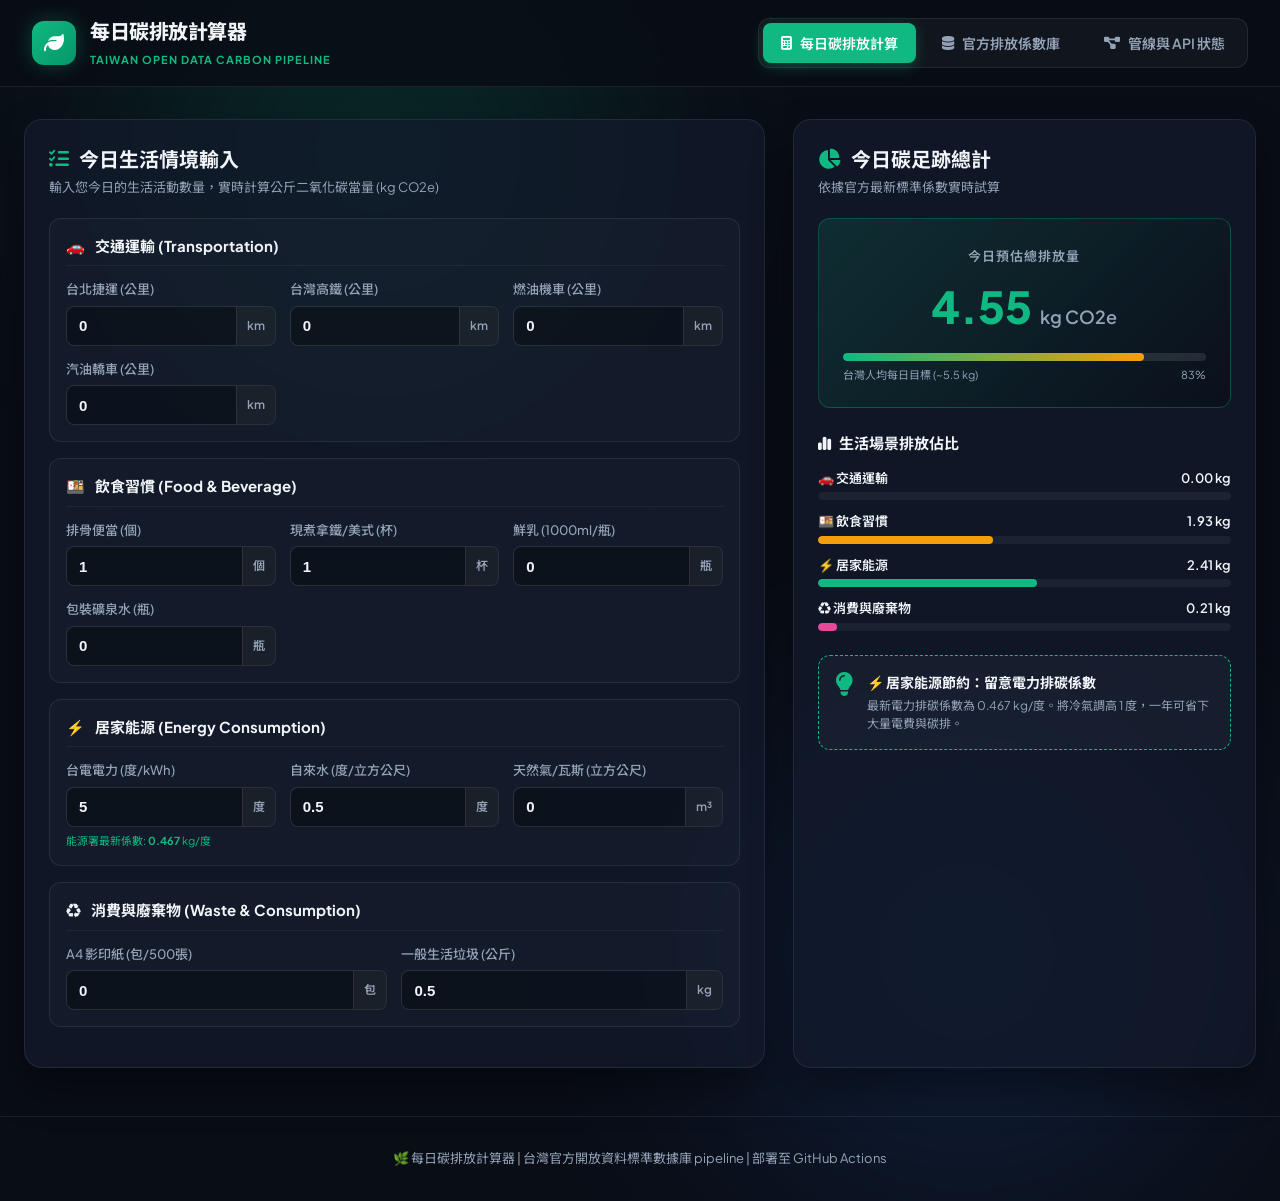
==== index.html @ 2ba64b8d "feat: 🚀 add root index.html for direct GitHub Pages website serving" ====
<!DOCTYPE html>
<html lang="zh-TW">
<head>
  <meta charset="UTF-8">
  <meta name="viewport" content="width=device-width, initial-scale=1.0">
  <title>每日碳排放計算器 | 台灣官方開放資料數據庫</title>
  <meta name="description" content="結合台灣環境部氣候變遷署與經濟部能源署官方開放資料，動態試算您的每日生活碳排放量。">
  <!-- Google Fonts & FontAwesome -->
  <link rel="preconnect" href="https://fonts.googleapis.com">
  <link rel="preconnect" href="https://fonts.gstatic.com" crossorigin>
  <link href="https://fonts.googleapis.com/css2?family=Plus+Jakarta+Sans:wght@400;500;600;700;800&family=Noto+Sans+TC:wght@400;500;700;900&display=swap" rel="stylesheet">
  <link rel="stylesheet" href="https://cdnjs.cloudflare.com/ajax/libs/font-awesome/6.4.0/css/all.min.css">
  <link rel="stylesheet" href="web/styles.css">
</head>
<body>
  <!-- Background Glow Effects -->
  <div class="glow-orb orb-1"></div>
  <div class="glow-orb orb-2"></div>

  <!-- Header Navigation -->
  <header class="app-header">
    <div class="header-container">
      <div class="brand">
        <div class="brand-icon">
          <i class="fa-solid fa-leaf"></i>
        </div>
        <div class="brand-text">
          <h1>每日碳排放計算器</h1>
          <span class="brand-subtitle">Taiwan Open Data Carbon Pipeline</span>
        </div>
      </div>
      <nav class="header-nav">
        <button class="nav-btn active" data-target="tab-calculator" id="btn-nav-calc">
          <i class="fa-solid fa-calculator"></i> 每日碳排放計算
        </button>
        <button class="nav-btn" data-target="tab-database" id="btn-nav-db">
          <i class="fa-solid fa-database"></i> 官方排放係數庫
        </button>
        <button class="nav-btn" data-target="tab-pipeline" id="btn-nav-pipeline">
          <i class="fa-solid fa-diagram-project"></i> 管線與 API 狀態
        </button>
      </nav>
    </div>
  </header>

  <!-- Main Content Wrapper -->
  <main class="main-container">

    <!-- TAB 1: 每日碳排放計算器 (Calculator View) -->
    <section id="tab-calculator" class="tab-content active">
      <div class="calculator-grid">
        <!-- Input Form Section -->
        <div class="calc-inputs-card glass-panel">
          <div class="card-header">
            <h2><i class="fa-solid fa-list-check text-emerald"></i> 今日生活情境輸入</h2>
            <p class="subtitle">輸入您今日的生活活動數量，實時計算公斤二氧化碳當量 (kg CO2e)</p>
          </div>

          <div class="scenario-accordion">
            <!-- Scenario 1: 交通運輸 -->
            <div class="scenario-group">
              <div class="scenario-header">
                <span class="scen-icon">🚗</span>
                <span class="scen-title">交通運輸 (Transportation)</span>
              </div>
              <div class="input-row-grid">
                <div class="input-field">
                  <label for="input-mrt">台北捷運 (公里)</label>
                  <div class="input-wrapper">
                    <input type="number" id="input-mrt" min="0" value="0" step="1">
                    <span class="unit-tag">km</span>
                  </div>
                </div>
                <div class="input-field">
                  <label for="input-hsr">台灣高鐵 (公里)</label>
                  <div class="input-wrapper">
                    <input type="number" id="input-hsr" min="0" value="0" step="1">
                    <span class="unit-tag">km</span>
                  </div>
                </div>
                <div class="input-field">
                  <label for="input-scooter">燃油機車 (公里)</label>
                  <div class="input-wrapper">
                    <input type="number" id="input-scooter" min="0" value="0" step="1">
                    <span class="unit-tag">km</span>
                  </div>
                </div>
                <div class="input-field">
                  <label for="input-car">汽油轎車 (公里)</label>
                  <div class="input-wrapper">
                    <input type="number" id="input-car" min="0" value="0" step="1">
                    <span class="unit-tag">km</span>
                  </div>
                </div>
              </div>
            </div>

            <!-- Scenario 2: 飲食習慣 -->
            <div class="scenario-group">
              <div class="scenario-header">
                <span class="scen-icon">🍱</span>
                <span class="scen-title">飲食習慣 (Food & Beverage)</span>
              </div>
              <div class="input-row-grid">
                <div class="input-field">
                  <label for="input-bento">排骨便當 (個)</label>
                  <div class="input-wrapper">
                    <input type="number" id="input-bento" min="0" value="1" step="1">
                    <span class="unit-tag">個</span>
                  </div>
                </div>
                <div class="input-field">
                  <label for="input-coffee">現煮拿鐵/美式 (杯)</label>
                  <div class="input-wrapper">
                    <input type="number" id="input-coffee" min="0" value="1" step="1">
                    <span class="unit-tag">杯</span>
                  </div>
                </div>
                <div class="input-field">
                  <label for="input-milk">鮮乳 (1000ml/瓶)</label>
                  <div class="input-wrapper">
                    <input type="number" id="input-milk" min="0" value="0" step="1">
                    <span class="unit-tag">瓶</span>
                  </div>
                </div>
                <div class="input-field">
                  <label for="input-water">包裝礦泉水 (瓶)</label>
                  <div class="input-wrapper">
                    <input type="number" id="input-water" min="0" value="0" step="1">
                    <span class="unit-tag">瓶</span>
                  </div>
                </div>
              </div>
            </div>

            <!-- Scenario 3: 居家能源 -->
            <div class="scenario-group">
              <div class="scenario-header">
                <span class="scen-icon">⚡</span>
                <span class="scen-title">居家能源 (Energy Consumption)</span>
              </div>
              <div class="input-row-grid">
                <div class="input-field">
                  <label for="input-electricity">台電電力 (度/kWh)</label>
                  <div class="input-wrapper">
                    <input type="number" id="input-electricity" min="0" value="5" step="0.5">
                    <span class="unit-tag">度</span>
                  </div>
                  <span class="hint-text">能源署最新係數: <strong id="lbl-elec-factor">0.467</strong> kg/度</span>
                </div>
                <div class="input-field">
                  <label for="input-tapwater">自來水 (度/立方公尺)</label>
                  <div class="input-wrapper">
                    <input type="number" id="input-tapwater" min="0" value="0.5" step="0.1">
                    <span class="unit-tag">度</span>
                  </div>
                </div>
                <div class="input-field">
                  <label for="input-gas">天然氣/瓦斯 (立方公尺)</label>
                  <div class="input-wrapper">
                    <input type="number" id="input-gas" min="0" value="0" step="0.1">
                    <span class="unit-tag">m³</span>
                  </div>
                </div>
              </div>
            </div>

            <!-- Scenario 4: 消費與廢棄物 -->
            <div class="scenario-group">
              <div class="scenario-header">
                <span class="scen-icon">♻️</span>
                <span class="scen-title">消費與廢棄物 (Waste & Consumption)</span>
              </div>
              <div class="input-row-grid">
                <div class="input-field">
                  <label for="input-paper">A4 影印紙 (包/500張)</label>
                  <div class="input-wrapper">
                    <input type="number" id="input-paper" min="0" value="0" step="1">
                    <span class="unit-tag">包</span>
                  </div>
                </div>
                <div class="input-field">
                  <label for="input-trash">一般生活垃圾 (公斤)</label>
                  <div class="input-wrapper">
                    <input type="number" id="input-trash" min="0" value="0.5" step="0.1">
                    <span class="unit-tag">kg</span>
                  </div>
                </div>
              </div>
            </div>
          </div>
        </div>

        <!-- Dashboard Summary & Chart Section -->
        <div class="calc-summary-card glass-panel">
          <div class="card-header">
            <h2><i class="fa-solid fa-chart-pie text-emerald"></i> 今日碳足跡總計</h2>
            <p class="subtitle">依據官方最新標準係數實時試算</p>
          </div>

          <div class="total-result-box">
            <span class="result-label">今日預估總排放量</span>
            <div class="result-number">
              <span id="total-co2-val">0.00</span>
              <span class="result-unit">kg CO2e</span>
            </div>
            <div class="target-progress">
              <div class="progress-bar-bg">
                <div class="progress-bar-fill" id="co2-progress-fill" style="width: 40%;"></div>
              </div>
              <div class="progress-labels">
                <span>台灣人均每日目標 (~5.5 kg)</span>
                <span id="progress-percent-lbl">45%</span>
              </div>
            </div>
          </div>

          <!-- Breakdown Bar Visual -->
          <div class="breakdown-section">
            <h3><i class="fa-solid fa-chart-simple"></i> 生活場景排放佔比</h3>
            <div class="category-bars">
              <div class="cat-bar-item">
                <div class="cat-bar-header">
                  <span>🚗 交通運輸</span>
                  <span id="val-cat-transport">0.00 kg</span>
                </div>
                <div class="bar-track"><div class="bar-fill bg-transport" id="bar-transport" style="width: 0%;"></div></div>
              </div>
              <div class="cat-bar-item">
                <div class="cat-bar-header">
                  <span>🍱 飲食習慣</span>
                  <span id="val-cat-food">0.00 kg</span>
                </div>
                <div class="bar-track"><div class="bar-fill bg-food" id="bar-food" style="width: 0%;"></div></div>
              </div>
              <div class="cat-bar-item">
                <div class="cat-bar-header">
                  <span>⚡ 居家能源</span>
                  <span id="val-cat-energy">0.00 kg</span>
                </div>
                <div class="bar-track"><div class="bar-fill bg-energy" id="bar-energy" style="width: 0%;"></div></div>
              </div>
              <div class="cat-bar-item">
                <div class="cat-bar-header">
                  <span>♻️ 消費與廢棄物</span>
                  <span id="val-cat-waste">0.00 kg</span>
                </div>
                <div class="bar-track"><div class="bar-fill bg-waste" id="bar-waste" style="width: 0%;"></div></div>
              </div>
            </div>
          </div>

          <!-- Eco Advice Box -->
          <div class="eco-advice-card" id="eco-advice-card">
            <i class="fa-solid fa-lightbulb advice-icon"></i>
            <div>
              <h4 id="advice-title">減碳溫馨提示</h4>
              <p id="advice-desc">搭乘台北捷運每公里僅產生 0.042 kg CO2e，相比開車可減少近 75% 的碳排放量！</p>
            </div>
          </div>
        </div>
      </div>
    </section>

    <!-- TAB 2: 官方排放係數庫 (Database Explorer View) -->
    <section id="tab-database" class="tab-content">
      <div class="db-explorer-panel glass-panel">
        <div class="db-controls">
          <div class="search-box">
            <i class="fa-solid fa-magnifying-glass search-icon"></i>
            <input type="text" id="db-search-input" placeholder="搜尋官方產品、廠商或係數關鍵字 (如: 高鐵, 鮮乳, 便當)...">
          </div>
          <div class="category-tabs" id="db-category-tabs">
            <button class="cat-tab-btn active" data-cat="all">全部 <span class="badge" id="badge-all">0</span></button>
            <button class="cat-tab-btn" data-cat="transportation">🚗 交通運輸 <span class="badge" id="badge-transport">0</span></button>
            <button class="cat-tab-btn" data-cat="food">🍱 飲食習慣 <span class="badge" id="badge-food">0</span></button>
            <button class="cat-tab-btn" data-cat="energy">⚡ 居家能源 <span class="badge" id="badge-energy">0</span></button>
            <button class="cat-tab-btn" data-cat="waste_consumption">♻️ 消費廢棄物 <span class="badge" id="badge-waste">0</span></button>
          </div>
        </div>

        <div class="table-responsive">
          <table class="db-table">
            <thead>
              <tr>
                <th>項目名稱</th>
                <th>排放係數 (coe)</th>
                <th>單位 (Unit)</th>
                <th>生活場景</th>
                <th>聲明書號</th>
                <th>審查機構 / 來源</th>
              </tr>
            </thead>
            <tbody id="db-table-body">
              <!-- Dynamically Populated -->
            </tbody>
          </table>
        </div>
      </div>
    </section>

    <!-- TAB 3: 管線與 API 狀態 (Pipeline & API Health View) -->
    <section id="tab-pipeline" class="tab-content">
      <div class="pipeline-dashboard">
        <div class="metrics-row">
          <div class="metric-card glass-panel">
            <div class="metric-icon"><i class="fa-solid fa-server"></i></div>
            <div class="metric-info">
              <span class="metric-label">官方 API 狀態</span>
              <span class="metric-val text-emerald" id="pipe-api-status">🟢 正常連線</span>
            </div>
          </div>
          <div class="metric-card glass-panel">
            <div class="metric-icon"><i class="fa-solid fa-bolt"></i></div>
            <div class="metric-info">
              <span class="metric-label">最新電力排碳係數</span>
              <span class="metric-val" id="pipe-elec-val">0.467 kg/度</span>
            </div>
          </div>
          <div class="metric-card glass-panel">
            <div class="metric-icon"><i class="fa-solid fa-boxes-stacked"></i></div>
            <div class="metric-info">
              <span class="metric-label">標準數據庫總筆數</span>
              <span class="metric-val" id="pipe-total-records">30 筆</span>
            </div>
          </div>
          <div class="metric-card glass-panel">
            <div class="metric-icon"><i class="fa-solid fa-clock"></i></div>
            <div class="metric-info">
              <span class="metric-label">上次更新時間</span>
              <span class="metric-val" id="pipe-last-updated">2026-08-28</span>
            </div>
          </div>
        </div>

        <!-- Workflow Diagram & API Details -->
        <div class="pipeline-details-grid">
          <div class="glass-panel detail-card">
            <h3><i class="fa-solid fa-link text-emerald"></i> 介接開放資料庫端點</h3>
            <ul class="endpoint-list">
              <li>
                <div class="ep-badge">MOENV API</div>
                <div class="ep-info">
                  <strong>環境部氣候變遷署 - 產品碳足跡排放係數 (CFP_P_02)</strong>
                  <code>https://data.moenv.gov.tw/api/v2/CFP_P_02</code>
                </div>
              </li>
              <li>
                <div class="ep-badge ep-moea">MOEA API</div>
                <div class="ep-info">
                  <strong>經濟部能源署 - 全台電力排碳係數 (0.467 kg CO2e/度)</strong>
                  <code>https://www.moeaea.gov.tw/</code>
                </div>
              </li>
            </ul>
          </div>

          <div class="glass-panel detail-card">
            <h3><i class="fa-solid fa-robot text-emerald"></i> CI/CD 自動化與 Fallback 保障</h3>
            <p>本專案每週一由 GitHub Actions 定時觸發 <code>scripts/fetch_official_data.py</code>，完成資料解析、關鍵字自動歸類與數據清洗。若 API 連線異常，系統會自動轉入 static fallback 機制。</p>
            <div class="action-btn-group">
              <button class="btn-primary" id="btn-trigger-sync">
                <i class="fa-solid fa-rotate"></i> 模擬管線即時同步測試
              </button>
            </div>
          </div>
        </div>
      </div>
    </section>

  </main>

  <footer class="app-footer">
    <p>🌿 每日碳排放計算器 | 台灣官方開放資料標準數據庫 pipeline | 部署至 GitHub Actions</p>
  </footer>

  <script src="web/app.js"></script>
</body>
</html>
---- web/styles.css ----
/* ==========================================================================
   每日碳排放計算器 (Daily Carbon Footprint Calculator) - CSS Stylesheet
   Design System: Emerald Glassmorphism & High-Contrast Dark Theme
   ========================================================================== */

:root {
  --bg-dark: #090d16;
  --bg-card: rgba(18, 26, 43, 0.75);
  --border-card: rgba(255, 255, 255, 0.08);
  --text-main: #f1f5f9;
  --text-muted: #94a3b8;
  
  --emerald-primary: #10b981;
  --emerald-glow: rgba(16, 185, 129, 0.3);
  --emerald-dark: #059669;

  /* Category accent colors */
  --cat-transport: #3b82f6;
  --cat-food: #f59e0b;
  --cat-energy: #10b981;
  --cat-waste: #ec4899;

  --font-family: 'Plus Jakarta Sans', 'Noto Sans TC', sans-serif;
  --radius-lg: 18px;
  --radius-md: 12px;
  --transition-fast: all 0.25s cubic-bezier(0.4, 0, 0.2, 1);
}

* {
  box-sizing: border-box;
  margin: 0;
  padding: 0;
}

body {
  background-color: var(--bg-dark);
  color: var(--text-main);
  font-family: var(--font-family);
  min-height: 100vh;
  overflow-x: hidden;
  position: relative;
  line-height: 1.5;
}

/* Background Ambient Orbs */
.glow-orb {
  position: absolute;
  width: 500px;
  height: 500px;
  border-radius: 50%;
  filter: blur(120px);
  z-index: -1;
  opacity: 0.15;
  pointer-events: none;
}
.orb-1 {
  top: -100px;
  left: 10%;
  background: var(--emerald-primary);
}
.orb-2 {
  bottom: 0;
  right: 5%;
  background: #3b82f6;
}

/* Glassmorphism Panel */
.glass-panel {
  background: var(--bg-card);
  backdrop-filter: blur(16px);
  -webkit-backdrop-filter: blur(16px);
  border: 1px solid var(--border-card);
  border-radius: var(--radius-lg);
  box-shadow: 0 20px 40px rgba(0, 0, 0, 0.4);
  padding: 24px;
}

/* App Header */
.app-header {
  background: rgba(9, 13, 22, 0.85);
  backdrop-filter: blur(12px);
  border-bottom: 1px solid var(--border-card);
  position: sticky;
  top: 0;
  z-index: 100;
  padding: 16px 32px;
}

.header-container {
  max-width: 1300px;
  margin: 0 auto;
  display: flex;
  justify-content: space-between;
  align-items: center;
}

.brand {
  display: flex;
  align-items: center;
  gap: 14px;
}

.brand-icon {
  width: 44px;
  height: 44px;
  background: linear-gradient(135deg, var(--emerald-primary), var(--emerald-dark));
  border-radius: 12px;
  display: flex;
  align-items: center;
  justify-content: center;
  font-size: 20px;
  color: #fff;
  box-shadow: 0 0 20px var(--emerald-glow);
}

.brand-text h1 {
  font-size: 20px;
  font-weight: 800;
  letter-spacing: -0.5px;
}

.brand-subtitle {
  font-size: 11px;
  color: var(--emerald-primary);
  text-transform: uppercase;
  letter-spacing: 1px;
  font-weight: 700;
}

/* Header Navigation */
.header-nav {
  display: flex;
  gap: 8px;
  background: rgba(255, 255, 255, 0.04);
  padding: 4px;
  border-radius: var(--radius-md);
  border: 1px solid var(--border-card);
}

.nav-btn {
  background: transparent;
  border: none;
  color: var(--text-muted);
  font-family: inherit;
  font-size: 14px;
  font-weight: 600;
  padding: 10px 18px;
  border-radius: 8px;
  cursor: pointer;
  transition: var(--transition-fast);
  display: flex;
  align-items: center;
  gap: 8px;
}

.nav-btn:hover {
  color: var(--text-main);
}

.nav-btn.active {
  background: var(--emerald-primary);
  color: #fff;
  box-shadow: 0 4px 14px var(--emerald-glow);
}

/* Main Container & Tabs */
.main-container {
  max-width: 1300px;
  margin: 32px auto;
  padding: 0 24px;
}

.tab-content {
  display: none;
  animation: fadeIn 0.35s ease-in-out forwards;
}

.tab-content.active {
  display: block;
}

@keyframes fadeIn {
  from { opacity: 0; transform: translateY(8px); }
  to { opacity: 1; transform: translateY(0); }
}

/* Calculator Grid */
.calculator-grid {
  display: grid;
  grid-template-columns: 1.6fr 1fr;
  gap: 28px;
}

.card-header h2 {
  font-size: 20px;
  font-weight: 700;
  display: flex;
  align-items: center;
  gap: 10px;
  margin-bottom: 4px;
}

.card-header .subtitle {
  color: var(--text-muted);
  font-size: 13px;
  margin-bottom: 20px;
}

.text-emerald { color: var(--emerald-primary); }

/* Scenario Accordions & Inputs */
.scenario-group {
  background: rgba(255, 255, 255, 0.02);
  border: 1px solid var(--border-card);
  border-radius: var(--radius-md);
  padding: 16px;
  margin-bottom: 16px;
}

.scenario-header {
  display: flex;
  align-items: center;
  gap: 10px;
  font-weight: 700;
  font-size: 15px;
  margin-bottom: 14px;
  padding-bottom: 8px;
  border-bottom: 1px solid rgba(255, 255, 255, 0.05);
}

.input-row-grid {
  display: grid;
  grid-template-columns: repeat(auto-fit, minmax(160px, 1fr));
  gap: 14px;
}

.input-field {
  display: flex;
  flex-direction: column;
  gap: 6px;
}

.input-field label {
  font-size: 13px;
  color: var(--text-muted);
  font-weight: 500;
}

.input-wrapper {
  display: flex;
  align-items: center;
  background: rgba(0, 0, 0, 0.3);
  border: 1px solid rgba(255, 255, 255, 0.12);
  border-radius: 8px;
  overflow: hidden;
  transition: var(--transition-fast);
}

.input-wrapper:focus-within {
  border-color: var(--emerald-primary);
  box-shadow: 0 0 0 3px var(--emerald-glow);
}

.input-wrapper input {
  width: 100%;
  background: transparent;
  border: none;
  color: var(--text-main);
  padding: 10px 12px;
  font-size: 15px;
  font-weight: 700;
  outline: none;
}

.unit-tag {
  background: rgba(255, 255, 255, 0.06);
  color: var(--text-muted);
  font-size: 12px;
  font-weight: 600;
  padding: 10px 10px;
  border-left: 1px solid rgba(255, 255, 255, 0.08);
}

.hint-text {
  font-size: 11px;
  color: var(--emerald-primary);
}

/* Calculator Summary Box */
.total-result-box {
  background: linear-gradient(135deg, rgba(16, 185, 129, 0.15), rgba(9, 13, 22, 0.6));
  border: 1px solid rgba(16, 185, 129, 0.3);
  border-radius: var(--radius-md);
  padding: 24px;
  text-align: center;
  margin-bottom: 24px;
}

.result-label {
  font-size: 13px;
  color: var(--text-muted);
  text-transform: uppercase;
  letter-spacing: 1px;
  font-weight: 600;
}

.result-number {
  font-size: 44px;
  font-weight: 900;
  color: var(--emerald-primary);
  margin: 6px 0;
  display: flex;
  align-items: baseline;
  justify-content: center;
  gap: 8px;
}

.result-unit {
  font-size: 18px;
  color: var(--text-muted);
  font-weight: 600;
}

.target-progress {
  margin-top: 14px;
}

.progress-bar-bg {
  height: 8px;
  background: rgba(255, 255, 255, 0.1);
  border-radius: 4px;
  overflow: hidden;
  margin-bottom: 6px;
}

.progress-bar-fill {
  height: 100%;
  background: linear-gradient(90deg, var(--emerald-primary), #f59e0b);
  border-radius: 4px;
  transition: width 0.4s ease;
}

.progress-labels {
  display: flex;
  justify-content: space-between;
  font-size: 11px;
  color: var(--text-muted);
}

/* Breakdown Visual Bars */
.breakdown-section h3 {
  font-size: 15px;
  margin-bottom: 14px;
  display: flex;
  align-items: center;
  gap: 8px;
}

.category-bars {
  display: flex;
  flex-direction: column;
  gap: 12px;
}

.cat-bar-item {
  display: flex;
  flex-direction: column;
  gap: 4px;
}

.cat-bar-header {
  display: flex;
  justify-content: space-between;
  font-size: 13px;
  font-weight: 600;
}

.bar-track {
  height: 8px;
  background: rgba(255, 255, 255, 0.05);
  border-radius: 4px;
  overflow: hidden;
}

.bar-fill {
  height: 100%;
  border-radius: 4px;
  transition: width 0.4s ease;
}

.bg-transport { background: var(--cat-transport); }
.bg-food { background: var(--cat-food); }
.bg-energy { background: var(--cat-energy); }
.bg-waste { background: var(--cat-waste); }

.eco-advice-card {
  margin-top: 24px;
  background: rgba(255, 255, 255, 0.03);
  border: 1px dashed var(--emerald-primary);
  border-radius: var(--radius-md);
  padding: 16px;
  display: flex;
  align-items: flex-start;
  gap: 14px;
}

.advice-icon {
  font-size: 24px;
  color: var(--emerald-primary);
}

.eco-advice-card h4 {
  font-size: 14px;
  margin-bottom: 4px;
}

.eco-advice-card p {
  font-size: 12px;
  color: var(--text-muted);
  line-height: 1.5;
}

/* TAB 2: Database Explorer */
.db-controls {
  display: flex;
  flex-direction: column;
  gap: 16px;
  margin-bottom: 24px;
}

.search-box {
  position: relative;
}

.search-icon {
  position: absolute;
  left: 16px;
  top: 50%;
  transform: translateY(-50%);
  color: var(--text-muted);
}

.search-box input {
  width: 100%;
  background: rgba(0, 0, 0, 0.4);
  border: 1px solid var(--border-card);
  border-radius: var(--radius-md);
  padding: 14px 16px 14px 44px;
  color: var(--text-main);
  font-family: inherit;
  font-size: 15px;
  outline: none;
  transition: var(--transition-fast);
}

.search-box input:focus {
  border-color: var(--emerald-primary);
  box-shadow: 0 0 0 3px var(--emerald-glow);
}

.category-tabs {
  display: flex;
  gap: 8px;
  flex-wrap: wrap;
}

.cat-tab-btn {
  background: rgba(255, 255, 255, 0.04);
  border: 1px solid var(--border-card);
  color: var(--text-muted);
  padding: 8px 16px;
  border-radius: 20px;
  font-size: 13px;
  font-weight: 600;
  cursor: pointer;
  transition: var(--transition-fast);
  display: flex;
  align-items: center;
  gap: 6px;
}

.cat-tab-btn:hover {
  color: var(--text-main);
  background: rgba(255, 255, 255, 0.08);
}

.cat-tab-btn.active {
  background: var(--emerald-primary);
  color: #fff;
  border-color: var(--emerald-primary);
}

.badge {
  background: rgba(0, 0, 0, 0.25);
  padding: 2px 8px;
  border-radius: 10px;
  font-size: 11px;
}

/* Database Table */
.table-responsive {
  overflow-x: auto;
}

.db-table {
  width: 100%;
  border-collapse: collapse;
  text-align: left;
  font-size: 14px;
}

.db-table th {
  background: rgba(255, 255, 255, 0.03);
  color: var(--text-muted);
  padding: 14px 16px;
  font-weight: 600;
  border-bottom: 1px solid var(--border-card);
}

.db-table td {
  padding: 14px 16px;
  border-bottom: 1px solid rgba(255, 255, 255, 0.04);
}

.db-table tr:hover td {
  background: rgba(255, 255, 255, 0.02);
}

.coe-badge {
  background: rgba(16, 185, 129, 0.15);
  color: var(--emerald-primary);
  font-weight: 700;
  padding: 4px 10px;
  border-radius: 6px;
  font-family: monospace;
}

/* TAB 3: Pipeline Status */
.metrics-row {
  display: grid;
  grid-template-columns: repeat(auto-fit, minmax(220px, 1fr));
  gap: 20px;
  margin-bottom: 28px;
}

.metric-card {
  display: flex;
  align-items: center;
  gap: 16px;
}

.metric-icon {
  width: 50px;
  height: 50px;
  background: rgba(16, 185, 129, 0.15);
  color: var(--emerald-primary);
  border-radius: var(--radius-md);
  display: flex;
  align-items: center;
  justify-content: center;
  font-size: 22px;
}

.metric-info {
  display: flex;
  flex-direction: column;
}

.metric-label {
  font-size: 12px;
  color: var(--text-muted);
}

.metric-val {
  font-size: 18px;
  font-weight: 800;
}

.pipeline-details-grid {
  display: grid;
  grid-template-columns: 1fr 1fr;
  gap: 24px;
}

.detail-card h3 {
  font-size: 16px;
  margin-bottom: 16px;
  display: flex;
  align-items: center;
  gap: 8px;
}

.endpoint-list {
  list-style: none;
  display: flex;
  flex-direction: column;
  gap: 14px;
}

.endpoint-list li {
  display: flex;
  align-items: center;
  gap: 14px;
  background: rgba(0, 0, 0, 0.2);
  padding: 12px 16px;
  border-radius: var(--radius-md);
}

.ep-badge {
  background: #0284c7;
  color: #fff;
  font-size: 11px;
  font-weight: 700;
  padding: 4px 8px;
  border-radius: 4px;
}

.ep-moea { background: #d97706; }

.ep-info code {
  display: block;
  font-family: monospace;
  font-size: 12px;
  color: var(--text-muted);
  margin-top: 2px;
}

.btn-primary {
  background: linear-gradient(135deg, var(--emerald-primary), var(--emerald-dark));
  color: #fff;
  border: none;
  padding: 12px 24px;
  border-radius: var(--radius-md);
  font-weight: 700;
  font-size: 14px;
  cursor: pointer;
  transition: var(--transition-fast);
  margin-top: 16px;
  box-shadow: 0 4px 14px var(--emerald-glow);
}

.btn-primary:hover {
  transform: translateY(-2px);
  box-shadow: 0 6px 20px var(--emerald-glow);
}

.app-footer {
  text-align: center;
  padding: 32px;
  color: var(--text-muted);
  font-size: 13px;
  border-top: 1px solid var(--border-card);
  margin-top: 48px;
}

/* Responsive adjustments */
@media (max-width: 900px) {
  .calculator-grid, .pipeline-details-grid {
    grid-template-columns: 1fr;
  }
  .header-container {
    flex-direction: column;
    gap: 16px;
  }
}
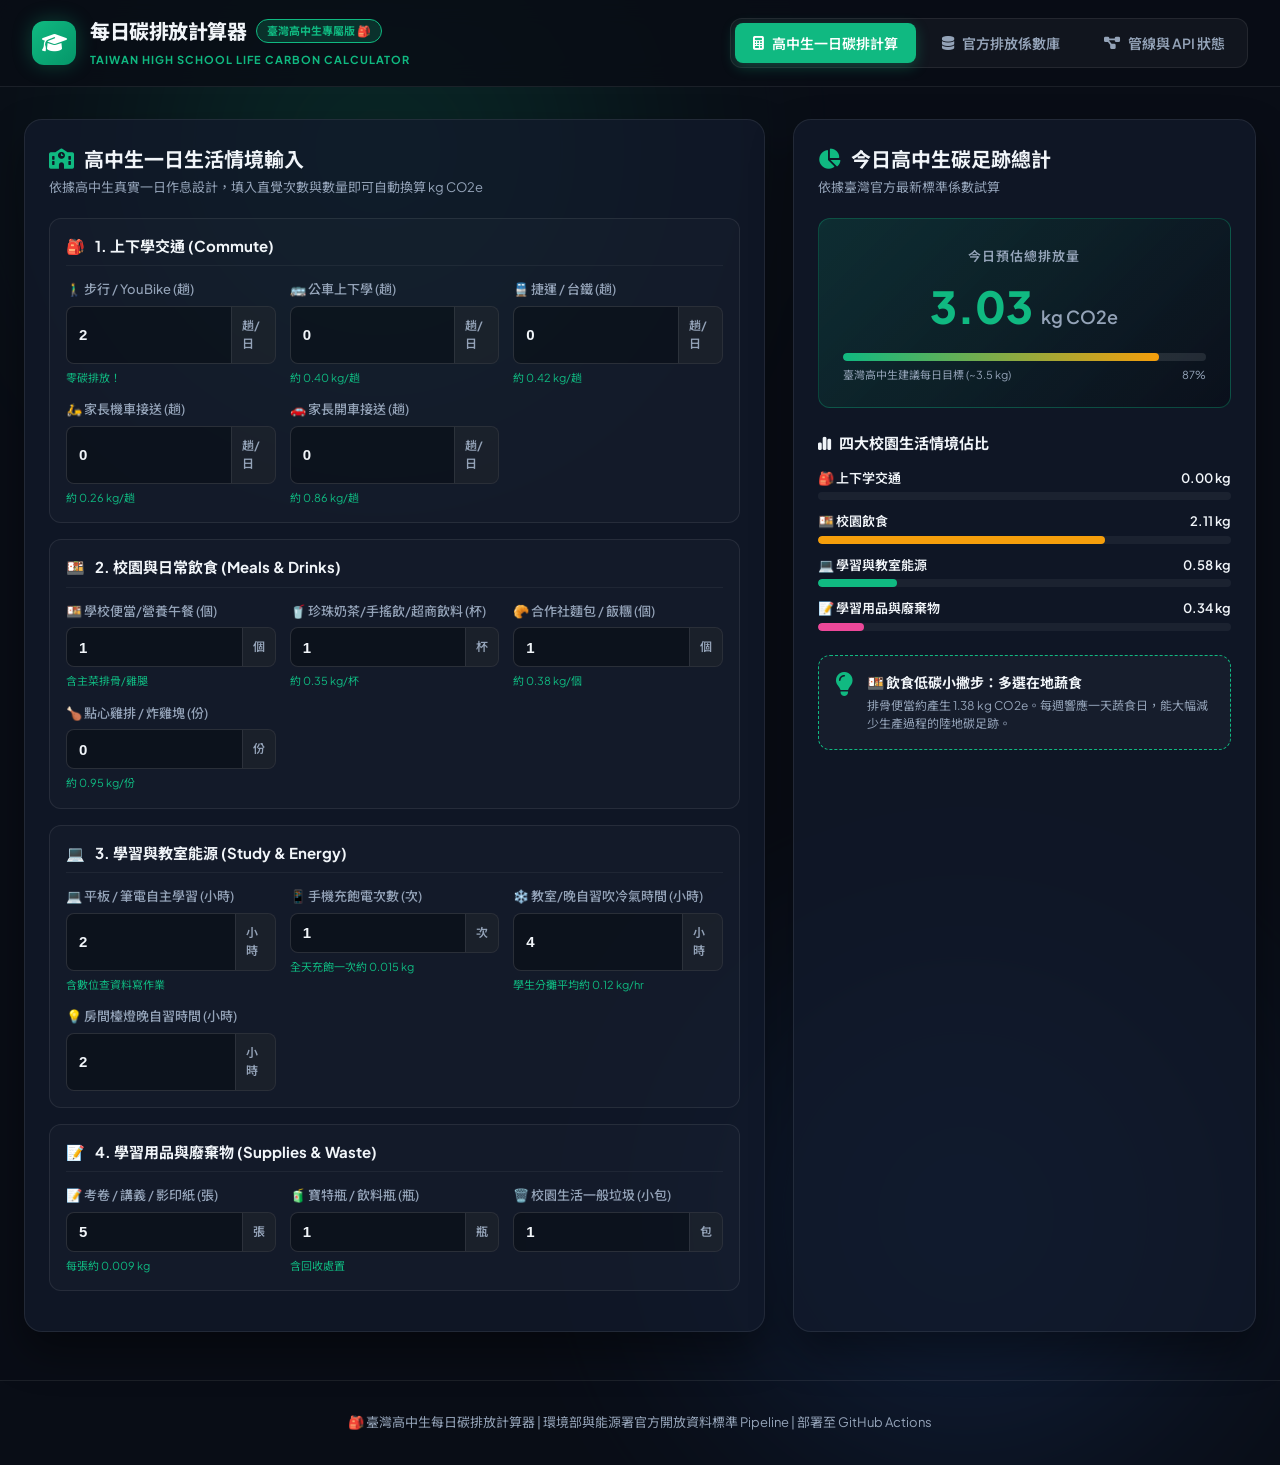
==== commit a8cb4d58: "feat: 🎓 tailor daily carbon footprint calculator scenarios for Taiwan High School Students" ====
--- a/index.html
+++ b/index.html
@@ -3,8 +3,8 @@
 <head>
   <meta charset="UTF-8">
   <meta name="viewport" content="width=device-width, initial-scale=1.0">
-  <title>每日碳排放計算器 | 台灣官方開放資料數據庫</title>
-  <meta name="description" content="結合台灣環境部氣候變遷署與經濟部能源署官方開放資料，動態試算您的每日生活碳排放量。">
+  <title>每日碳排放計算器 | 臺灣高中生專屬版</title>
+  <meta name="description" content="專為臺灣高中生設計的生活碳排放計算器，以直覺單位（趟、杯、個、張、小時）試算每日生活碳足跡。">
   <!-- Google Fonts & FontAwesome -->
   <link rel="preconnect" href="https://fonts.googleapis.com">
   <link rel="preconnect" href="https://fonts.gstatic.com" crossorigin>
@@ -22,16 +22,16 @@
     <div class="header-container">
       <div class="brand">
         <div class="brand-icon">
-          <i class="fa-solid fa-leaf"></i>
+          <i class="fa-solid fa-graduation-cap"></i>
         </div>
         <div class="brand-text">
-          <h1>每日碳排放計算器</h1>
-          <span class="brand-subtitle">Taiwan Open Data Carbon Pipeline</span>
+          <h1>每日碳排放計算器 <span class="badge-hs">臺灣高中生專屬版 🎒</span></h1>
+          <span class="brand-subtitle">Taiwan High School Life Carbon Calculator</span>
         </div>
       </div>
       <nav class="header-nav">
         <button class="nav-btn active" data-target="tab-calculator" id="btn-nav-calc">
-          <i class="fa-solid fa-calculator"></i> 每日碳排放計算
+          <i class="fa-solid fa-calculator"></i> 高中生一日碳排計算
         </button>
         <button class="nav-btn" data-target="tab-database" id="btn-nav-db">
           <i class="fa-solid fa-database"></i> 官方排放係數庫
@@ -46,144 +46,178 @@
   <!-- Main Content Wrapper -->
   <main class="main-container">
 
-    <!-- TAB 1: 每日碳排放計算器 (Calculator View) -->
+    <!-- TAB 1: 高中生每日碳排放計算器 (Calculator View) -->
     <section id="tab-calculator" class="tab-content active">
       <div class="calculator-grid">
         <!-- Input Form Section -->
         <div class="calc-inputs-card glass-panel">
           <div class="card-header">
-            <h2><i class="fa-solid fa-list-check text-emerald"></i> 今日生活情境輸入</h2>
-            <p class="subtitle">輸入您今日的生活活動數量，實時計算公斤二氧化碳當量 (kg CO2e)</p>
+            <h2><i class="fa-solid fa-school text-emerald"></i> 高中生一日生活情境輸入</h2>
+            <p class="subtitle">依據高中生真實一日作息設計，填入直覺次數與數量即可自動換算 kg CO2e</p>
           </div>
 
           <div class="scenario-accordion">
-            <!-- Scenario 1: 交通運輸 -->
+            <!-- Scenario 1: 上下學交通 -->
             <div class="scenario-group">
               <div class="scenario-header">
-                <span class="scen-icon">🚗</span>
-                <span class="scen-title">交通運輸 (Transportation)</span>
+                <span class="scen-icon">🎒</span>
+                <span class="scen-title">1. 上下學交通 (Commute)</span>
               </div>
               <div class="input-row-grid">
                 <div class="input-field">
-                  <label for="input-mrt">台北捷運 (公里)</label>
-                  <div class="input-wrapper">
-                    <input type="number" id="input-mrt" min="0" value="0" step="1">
-                    <span class="unit-tag">km</span>
-                  </div>
-                </div>
-                <div class="input-field">
-                  <label for="input-hsr">台灣高鐵 (公里)</label>
-                  <div class="input-wrapper">
-                    <input type="number" id="input-hsr" min="0" value="0" step="1">
-                    <span class="unit-tag">km</span>
-                  </div>
-                </div>
-                <div class="input-field">
-                  <label for="input-scooter">燃油機車 (公里)</label>
-                  <div class="input-wrapper">
-                    <input type="number" id="input-scooter" min="0" value="0" step="1">
-                    <span class="unit-tag">km</span>
-                  </div>
-                </div>
-                <div class="input-field">
-                  <label for="input-car">汽油轎車 (公里)</label>
-                  <div class="input-wrapper">
-                    <input type="number" id="input-car" min="0" value="0" step="1">
-                    <span class="unit-tag">km</span>
-                  </div>
-                </div>
-              </div>
-            </div>
-
-            <!-- Scenario 2: 飲食習慣 -->
+                  <label for="input-walk-bike">🚶‍♂️ 步行 / YouBike (趟)</label>
+                  <div class="input-wrapper">
+                    <input type="number" id="input-walk-bike" min="0" value="2" step="1">
+                    <span class="unit-tag">趟/日</span>
+                  </div>
+                  <span class="hint-text">零碳排放！</span>
+                </div>
+                <div class="input-field">
+                  <label for="input-bus">🚌 公車上下學 (趟)</label>
+                  <div class="input-wrapper">
+                    <input type="number" id="input-bus" min="0" value="0" step="1">
+                    <span class="unit-tag">趟/日</span>
+                  </div>
+                  <span class="hint-text">約 0.40 kg/趟</span>
+                </div>
+                <div class="input-field">
+                  <label for="input-mrt-train">🚆 捷運 / 台鐵 (趟)</label>
+                  <div class="input-wrapper">
+                    <input type="number" id="input-mrt-train" min="0" value="0" step="1">
+                    <span class="unit-tag">趟/日</span>
+                  </div>
+                  <span class="hint-text">約 0.42 kg/趟</span>
+                </div>
+                <div class="input-field">
+                  <label for="input-scooter-ride">🛵 家長機車接送 (趟)</label>
+                  <div class="input-wrapper">
+                    <input type="number" id="input-scooter-ride" min="0" value="0" step="1">
+                    <span class="unit-tag">趟/日</span>
+                  </div>
+                  <span class="hint-text">約 0.26 kg/趟</span>
+                </div>
+                <div class="input-field">
+                  <label for="input-car-ride">🚗 家長開車接送 (趟)</label>
+                  <div class="input-wrapper">
+                    <input type="number" id="input-car-ride" min="0" value="0" step="1">
+                    <span class="unit-tag">趟/日</span>
+                  </div>
+                  <span class="hint-text">約 0.86 kg/趟</span>
+                </div>
+              </div>
+            </div>
+
+            <!-- Scenario 2: 校園與日常飲食 -->
             <div class="scenario-group">
               <div class="scenario-header">
                 <span class="scen-icon">🍱</span>
-                <span class="scen-title">飲食習慣 (Food & Beverage)</span>
+                <span class="scen-title">2. 校園與日常飲食 (Meals & Drinks)</span>
               </div>
               <div class="input-row-grid">
                 <div class="input-field">
-                  <label for="input-bento">排骨便當 (個)</label>
-                  <div class="input-wrapper">
-                    <input type="number" id="input-bento" min="0" value="1" step="1">
+                  <label for="input-school-bento">🍱 學校便當/營養午餐 (個)</label>
+                  <div class="input-wrapper">
+                    <input type="number" id="input-school-bento" min="0" value="1" step="1">
                     <span class="unit-tag">個</span>
                   </div>
-                </div>
-                <div class="input-field">
-                  <label for="input-coffee">現煮拿鐵/美式 (杯)</label>
-                  <div class="input-wrapper">
-                    <input type="number" id="input-coffee" min="0" value="1" step="1">
+                  <span class="hint-text">含主菜排骨/雞腿</span>
+                </div>
+                <div class="input-field">
+                  <label for="input-boba-drink">🥤 珍珠奶茶/手搖飲/超商飲料 (杯)</label>
+                  <div class="input-wrapper">
+                    <input type="number" id="input-boba-drink" min="0" value="1" step="1">
                     <span class="unit-tag">杯</span>
                   </div>
-                </div>
-                <div class="input-field">
-                  <label for="input-milk">鮮乳 (1000ml/瓶)</label>
-                  <div class="input-wrapper">
-                    <input type="number" id="input-milk" min="0" value="0" step="1">
-                    <span class="unit-tag">瓶</span>
-                  </div>
-                </div>
-                <div class="input-field">
-                  <label for="input-water">包裝礦泉水 (瓶)</label>
-                  <div class="input-wrapper">
-                    <input type="number" id="input-water" min="0" value="0" step="1">
-                    <span class="unit-tag">瓶</span>
-                  </div>
-                </div>
-              </div>
-            </div>
-
-            <!-- Scenario 3: 居家能源 -->
+                  <span class="hint-text">約 0.35 kg/杯</span>
+                </div>
+                <div class="input-field">
+                  <label for="input-snack-bread">🥐 合作社麵包 / 飯糰 (個)</label>
+                  <div class="input-wrapper">
+                    <input type="number" id="input-snack-bread" min="0" value="1" step="1">
+                    <span class="unit-tag">個</span>
+                  </div>
+                  <span class="hint-text">約 0.38 kg/個</span>
+                </div>
+                <div class="input-field">
+                  <label for="input-meat-snack">🍗 點心雞排 / 炸雞塊 (份)</label>
+                  <div class="input-wrapper">
+                    <input type="number" id="input-meat-snack" min="0" value="0" step="1">
+                    <span class="unit-tag">份</span>
+                  </div>
+                  <span class="hint-text">約 0.95 kg/份</span>
+                </div>
+              </div>
+            </div>
+
+            <!-- Scenario 3: 學習與教室能源 -->
             <div class="scenario-group">
               <div class="scenario-header">
-                <span class="scen-icon">⚡</span>
-                <span class="scen-title">居家能源 (Energy Consumption)</span>
+                <span class="scen-icon">💻</span>
+                <span class="scen-title">3. 學習與教室能源 (Study & Energy)</span>
               </div>
               <div class="input-row-grid">
                 <div class="input-field">
-                  <label for="input-electricity">台電電力 (度/kWh)</label>
-                  <div class="input-wrapper">
-                    <input type="number" id="input-electricity" min="0" value="5" step="0.5">
-                    <span class="unit-tag">度</span>
-                  </div>
-                  <span class="hint-text">能源署最新係數: <strong id="lbl-elec-factor">0.467</strong> kg/度</span>
-                </div>
-                <div class="input-field">
-                  <label for="input-tapwater">自來水 (度/立方公尺)</label>
-                  <div class="input-wrapper">
-                    <input type="number" id="input-tapwater" min="0" value="0.5" step="0.1">
-                    <span class="unit-tag">度</span>
-                  </div>
-                </div>
-                <div class="input-field">
-                  <label for="input-gas">天然氣/瓦斯 (立方公尺)</label>
-                  <div class="input-wrapper">
-                    <input type="number" id="input-gas" min="0" value="0" step="0.1">
-                    <span class="unit-tag">m³</span>
-                  </div>
-                </div>
-              </div>
-            </div>
-
-            <!-- Scenario 4: 消費與廢棄物 -->
+                  <label for="input-laptop">💻 平板 / 筆電自主學習 (小時)</label>
+                  <div class="input-wrapper">
+                    <input type="number" id="input-laptop" min="0" value="2" step="0.5">
+                    <span class="unit-tag">小時</span>
+                  </div>
+                  <span class="hint-text">含數位查資料寫作業</span>
+                </div>
+                <div class="input-field">
+                  <label for="input-phone-charge">📱 手機充飽電次數 (次)</label>
+                  <div class="input-wrapper">
+                    <input type="number" id="input-phone-charge" min="0" value="1" step="1">
+                    <span class="unit-tag">次</span>
+                  </div>
+                  <span class="hint-text">全天充飽一次約 0.015 kg</span>
+                </div>
+                <div class="input-field">
+                  <label for="input-classroom-ac">❄️ 教室/晚自習吹冷氣時間 (小時)</label>
+                  <div class="input-wrapper">
+                    <input type="number" id="input-classroom-ac" min="0" value="4" step="1">
+                    <span class="unit-tag">小時</span>
+                  </div>
+                  <span class="hint-text">學生分攤平均約 0.12 kg/hr</span>
+                </div>
+                <div class="input-field">
+                  <label for="input-study-lamp">💡 房間檯燈晚自習時間 (小時)</label>
+                  <div class="input-wrapper">
+                    <input type="number" id="input-study-lamp" min="0" value="2" step="0.5">
+                    <span class="unit-tag">小時</span>
+                  </div>
+                </div>
+              </div>
+            </div>
+
+            <!-- Scenario 4: 學習用品與垃圾廢棄物 -->
             <div class="scenario-group">
               <div class="scenario-header">
-                <span class="scen-icon">♻️</span>
-                <span class="scen-title">消費與廢棄物 (Waste & Consumption)</span>
+                <span class="scen-icon">📝</span>
+                <span class="scen-title">4. 學習用品與廢棄物 (Supplies & Waste)</span>
               </div>
               <div class="input-row-grid">
                 <div class="input-field">
-                  <label for="input-paper">A4 影印紙 (包/500張)</label>
-                  <div class="input-wrapper">
-                    <input type="number" id="input-paper" min="0" value="0" step="1">
+                  <label for="input-exam-paper">📝 考卷 / 講義 / 影印紙 (張)</label>
+                  <div class="input-wrapper">
+                    <input type="number" id="input-exam-paper" min="0" value="5" step="1">
+                    <span class="unit-tag">張</span>
+                  </div>
+                  <span class="hint-text">每張約 0.009 kg</span>
+                </div>
+                <div class="input-field">
+                  <label for="input-plastic-bottle">🧃 寶特瓶 / 飲料瓶 (瓶)</label>
+                  <div class="input-wrapper">
+                    <input type="number" id="input-plastic-bottle" min="0" value="1" step="1">
+                    <span class="unit-tag">瓶</span>
+                  </div>
+                  <span class="hint-text">含回收處置</span>
+                </div>
+                <div class="input-field">
+                  <label for="input-hs-trash">🗑️ 校園生活一般垃圾 (小包)</label>
+                  <div class="input-wrapper">
+                    <input type="number" id="input-hs-trash" min="0" value="1" step="1">
                     <span class="unit-tag">包</span>
-                  </div>
-                </div>
-                <div class="input-field">
-                  <label for="input-trash">一般生活垃圾 (公斤)</label>
-                  <div class="input-wrapper">
-                    <input type="number" id="input-trash" min="0" value="0.5" step="0.1">
-                    <span class="unit-tag">kg</span>
                   </div>
                 </div>
               </div>
@@ -194,8 +228,8 @@
         <!-- Dashboard Summary & Chart Section -->
         <div class="calc-summary-card glass-panel">
           <div class="card-header">
-            <h2><i class="fa-solid fa-chart-pie text-emerald"></i> 今日碳足跡總計</h2>
-            <p class="subtitle">依據官方最新標準係數實時試算</p>
+            <h2><i class="fa-solid fa-chart-pie text-emerald"></i> 今日高中生碳足跡總計</h2>
+            <p class="subtitle">依據臺灣官方最新標準係數試算</p>
           </div>
 
           <div class="total-result-box">
@@ -209,7 +243,7 @@
                 <div class="progress-bar-fill" id="co2-progress-fill" style="width: 40%;"></div>
               </div>
               <div class="progress-labels">
-                <span>台灣人均每日目標 (~5.5 kg)</span>
+                <span>臺灣高中生建議每日目標 (~3.5 kg)</span>
                 <span id="progress-percent-lbl">45%</span>
               </div>
             </div>
@@ -217,32 +251,32 @@
 
           <!-- Breakdown Bar Visual -->
           <div class="breakdown-section">
-            <h3><i class="fa-solid fa-chart-simple"></i> 生活場景排放佔比</h3>
+            <h3><i class="fa-solid fa-chart-simple"></i> 四大校園生活情境佔比</h3>
             <div class="category-bars">
               <div class="cat-bar-item">
                 <div class="cat-bar-header">
-                  <span>🚗 交通運輸</span>
+                  <span>🎒 上下学交通</span>
                   <span id="val-cat-transport">0.00 kg</span>
                 </div>
                 <div class="bar-track"><div class="bar-fill bg-transport" id="bar-transport" style="width: 0%;"></div></div>
               </div>
               <div class="cat-bar-item">
                 <div class="cat-bar-header">
-                  <span>🍱 飲食習慣</span>
+                  <span>🍱 校園飲食</span>
                   <span id="val-cat-food">0.00 kg</span>
                 </div>
                 <div class="bar-track"><div class="bar-fill bg-food" id="bar-food" style="width: 0%;"></div></div>
               </div>
               <div class="cat-bar-item">
                 <div class="cat-bar-header">
-                  <span>⚡ 居家能源</span>
+                  <span>💻 學習與教室能源</span>
                   <span id="val-cat-energy">0.00 kg</span>
                 </div>
                 <div class="bar-track"><div class="bar-fill bg-energy" id="bar-energy" style="width: 0%;"></div></div>
               </div>
               <div class="cat-bar-item">
                 <div class="cat-bar-header">
-                  <span>♻️ 消費與廢棄物</span>
+                  <span>📝 學習用品與廢棄物</span>
                   <span id="val-cat-waste">0.00 kg</span>
                 </div>
                 <div class="bar-track"><div class="bar-fill bg-waste" id="bar-waste" style="width: 0%;"></div></div>
@@ -254,8 +288,8 @@
           <div class="eco-advice-card" id="eco-advice-card">
             <i class="fa-solid fa-lightbulb advice-icon"></i>
             <div>
-              <h4 id="advice-title">減碳溫馨提示</h4>
-              <p id="advice-desc">搭乘台北捷運每公里僅產生 0.042 kg CO2e，相比開車可減少近 75% 的碳排放量！</p>
+              <h4 id="advice-title">高中生低碳行動提示</h4>
+              <p id="advice-desc">騎 YouBike 或搭公車上下學，比讓家人開車接送每趟節省超過 0.4 kg 碳排放量！</p>
             </div>
           </div>
         </div>
@@ -268,14 +302,14 @@
         <div class="db-controls">
           <div class="search-box">
             <i class="fa-solid fa-magnifying-glass search-icon"></i>
-            <input type="text" id="db-search-input" placeholder="搜尋官方產品、廠商或係數關鍵字 (如: 高鐵, 鮮乳, 便當)...">
+            <input type="text" id="db-search-input" placeholder="搜尋官方產品、廠商或係數關鍵字 (如: 公車, 捷運, 鮮乳, 便當, 影印紙)...">
           </div>
           <div class="category-tabs" id="db-category-tabs">
             <button class="cat-tab-btn active" data-cat="all">全部 <span class="badge" id="badge-all">0</span></button>
-            <button class="cat-tab-btn" data-cat="transportation">🚗 交通運輸 <span class="badge" id="badge-transport">0</span></button>
-            <button class="cat-tab-btn" data-cat="food">🍱 飲食習慣 <span class="badge" id="badge-food">0</span></button>
-            <button class="cat-tab-btn" data-cat="energy">⚡ 居家能源 <span class="badge" id="badge-energy">0</span></button>
-            <button class="cat-tab-btn" data-cat="waste_consumption">♻️ 消費廢棄物 <span class="badge" id="badge-waste">0</span></button>
+            <button class="cat-tab-btn" data-cat="transportation">🎒 上下學交通 <span class="badge" id="badge-transport">0</span></button>
+            <button class="cat-tab-btn" data-cat="food">🍱 校園飲食 <span class="badge" id="badge-food">0</span></button>
+            <button class="cat-tab-btn" data-cat="energy">💻 學習與教室能源 <span class="badge" id="badge-energy">0</span></button>
+            <button class="cat-tab-btn" data-cat="waste_consumption">📝 學習用品與廢棄物 <span class="badge" id="badge-waste">0</span></button>
           </div>
         </div>
 
@@ -371,7 +405,7 @@
   </main>
 
   <footer class="app-footer">
-    <p>🌿 每日碳排放計算器 | 台灣官方開放資料標準數據庫 pipeline | 部署至 GitHub Actions</p>
+    <p>🎒 臺灣高中生每日碳排放計算器 | 環境部與能源署官方開放資料標準 Pipeline | 部署至 GitHub Actions</p>
   </footer>
 
   <script src="web/app.js"></script>
--- a/web/styles.css
+++ b/web/styles.css
@@ -117,7 +117,22 @@
   font-size: 20px;
   font-weight: 800;
   letter-spacing: -0.5px;
-}
+  display: flex;
+  align-items: center;
+  gap: 10px;
+}
+
+.badge-hs {
+  background: rgba(16, 185, 129, 0.2);
+  color: var(--emerald-primary);
+  border: 1px solid var(--emerald-primary);
+  font-size: 11px;
+  font-weight: 700;
+  padding: 3px 10px;
+  border-radius: 20px;
+  letter-spacing: 0;
+}
+
 
 .brand-subtitle {
   font-size: 11px;
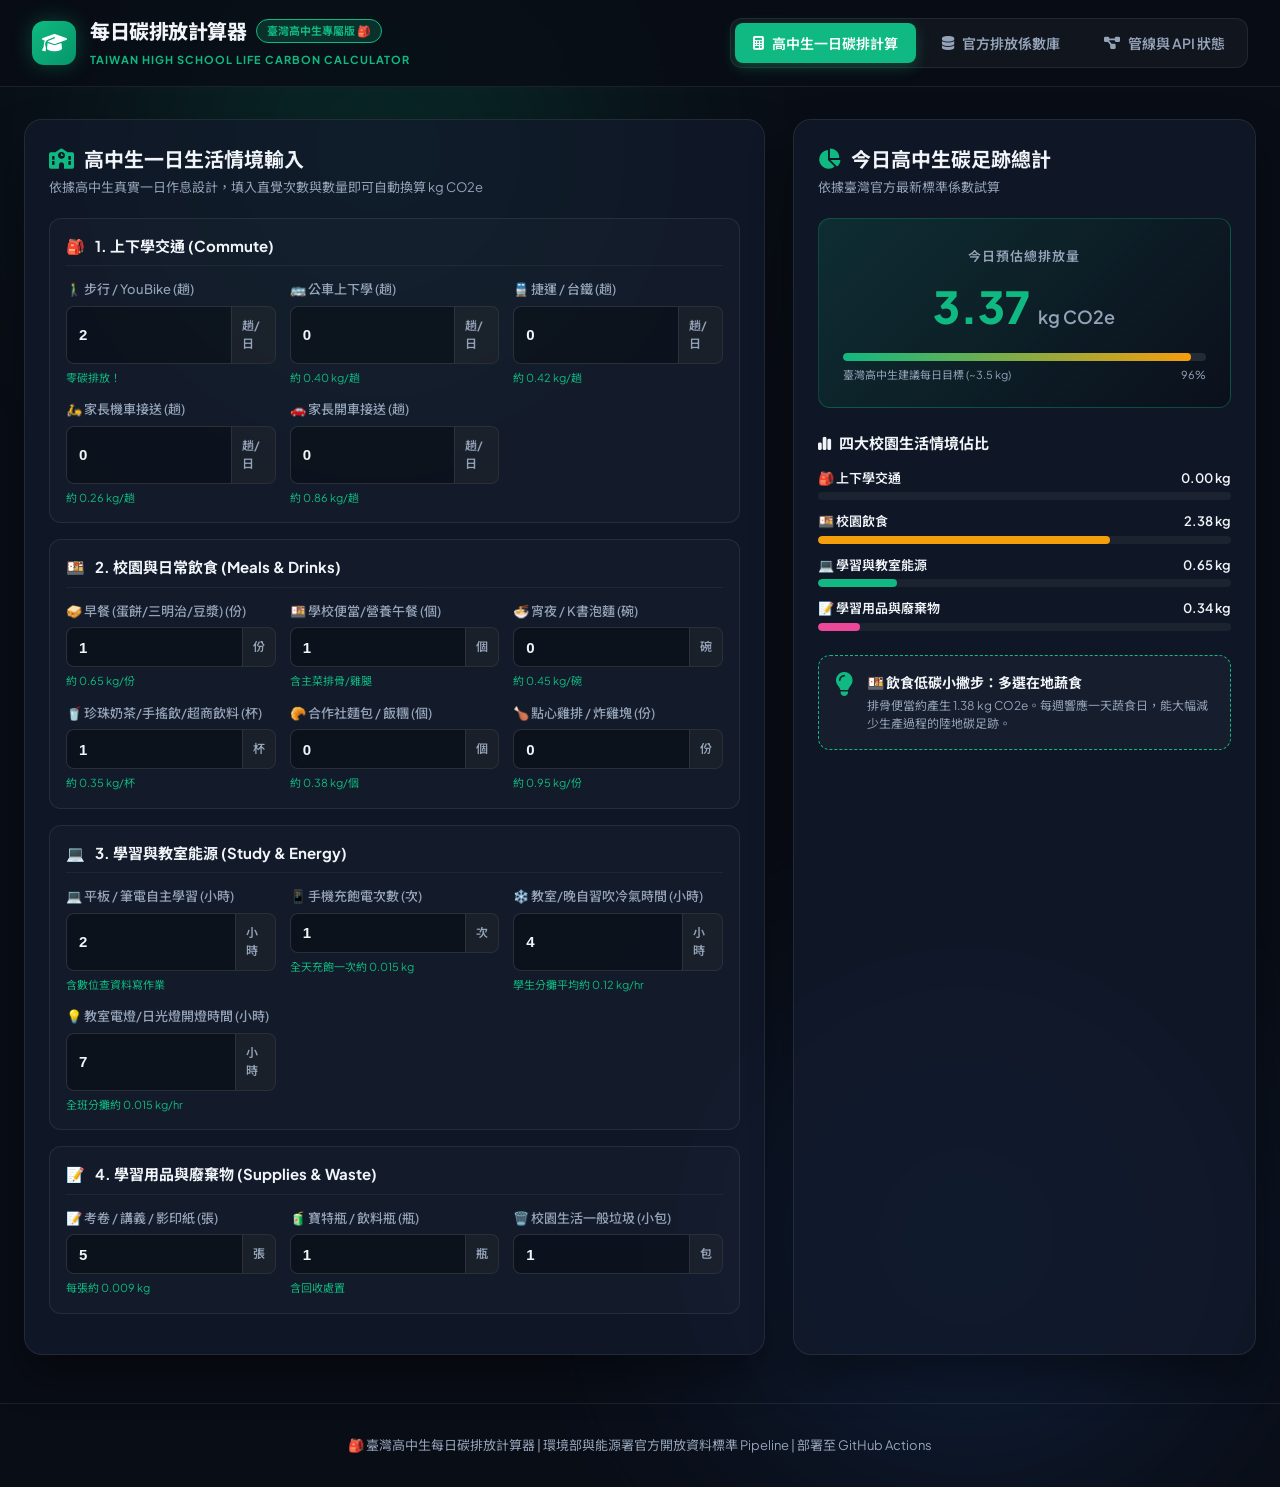
==== commit 47f323b6: "feat: 🍱 add Breakfast, Instant Noodles and Classroom Lighting scenarios for high school students" ====
--- a/index.html
+++ b/index.html
@@ -4,7 +4,7 @@
   <meta charset="UTF-8">
   <meta name="viewport" content="width=device-width, initial-scale=1.0">
   <title>每日碳排放計算器 | 臺灣高中生專屬版</title>
-  <meta name="description" content="專為臺灣高中生設計的生活碳排放計算器，以直覺單位（趟、杯、個、張、小時）試算每日生活碳足跡。">
+  <meta name="description" content="專為臺灣高中生設計的生活碳排放計算器，以直覺單位（趟、份、個、杯、碗、張、小時）試算每日生活碳足跡。">
   <!-- Google Fonts & FontAwesome -->
   <link rel="preconnect" href="https://fonts.googleapis.com">
   <link rel="preconnect" href="https://fonts.gstatic.com" crossorigin>
@@ -115,6 +115,14 @@
               </div>
               <div class="input-row-grid">
                 <div class="input-field">
+                  <label for="input-breakfast">🥪 早餐 (蛋餅/三明治/豆漿) (份)</label>
+                  <div class="input-wrapper">
+                    <input type="number" id="input-breakfast" min="0" value="1" step="1">
+                    <span class="unit-tag">份</span>
+                  </div>
+                  <span class="hint-text">約 0.65 kg/份</span>
+                </div>
+                <div class="input-field">
                   <label for="input-school-bento">🍱 學校便當/營養午餐 (個)</label>
                   <div class="input-wrapper">
                     <input type="number" id="input-school-bento" min="0" value="1" step="1">
@@ -123,6 +131,14 @@
                   <span class="hint-text">含主菜排骨/雞腿</span>
                 </div>
                 <div class="input-field">
+                  <label for="input-instant-noodle">🍜 宵夜 / K書泡麵 (碗)</label>
+                  <div class="input-wrapper">
+                    <input type="number" id="input-instant-noodle" min="0" value="0" step="1">
+                    <span class="unit-tag">碗</span>
+                  </div>
+                  <span class="hint-text">約 0.45 kg/碗</span>
+                </div>
+                <div class="input-field">
                   <label for="input-boba-drink">🥤 珍珠奶茶/手搖飲/超商飲料 (杯)</label>
                   <div class="input-wrapper">
                     <input type="number" id="input-boba-drink" min="0" value="1" step="1">
@@ -133,7 +149,7 @@
                 <div class="input-field">
                   <label for="input-snack-bread">🥐 合作社麵包 / 飯糰 (個)</label>
                   <div class="input-wrapper">
-                    <input type="number" id="input-snack-bread" min="0" value="1" step="1">
+                    <input type="number" id="input-snack-bread" min="0" value="0" step="1">
                     <span class="unit-tag">個</span>
                   </div>
                   <span class="hint-text">約 0.38 kg/個</span>
@@ -181,11 +197,12 @@
                   <span class="hint-text">學生分攤平均約 0.12 kg/hr</span>
                 </div>
                 <div class="input-field">
-                  <label for="input-study-lamp">💡 房間檯燈晚自習時間 (小時)</label>
-                  <div class="input-wrapper">
-                    <input type="number" id="input-study-lamp" min="0" value="2" step="0.5">
+                  <label for="input-classroom-lights">💡 教室電燈/日光燈開燈時間 (小時)</label>
+                  <div class="input-wrapper">
+                    <input type="number" id="input-classroom-lights" min="0" value="7" step="1">
                     <span class="unit-tag">小時</span>
                   </div>
+                  <span class="hint-text">全班分攤約 0.015 kg/hr</span>
                 </div>
               </div>
             </div>
@@ -255,7 +272,7 @@
             <div class="category-bars">
               <div class="cat-bar-item">
                 <div class="cat-bar-header">
-                  <span>🎒 上下学交通</span>
+                  <span>🎒 上下學交通</span>
                   <span id="val-cat-transport">0.00 kg</span>
                 </div>
                 <div class="bar-track"><div class="bar-fill bg-transport" id="bar-transport" style="width: 0%;"></div></div>
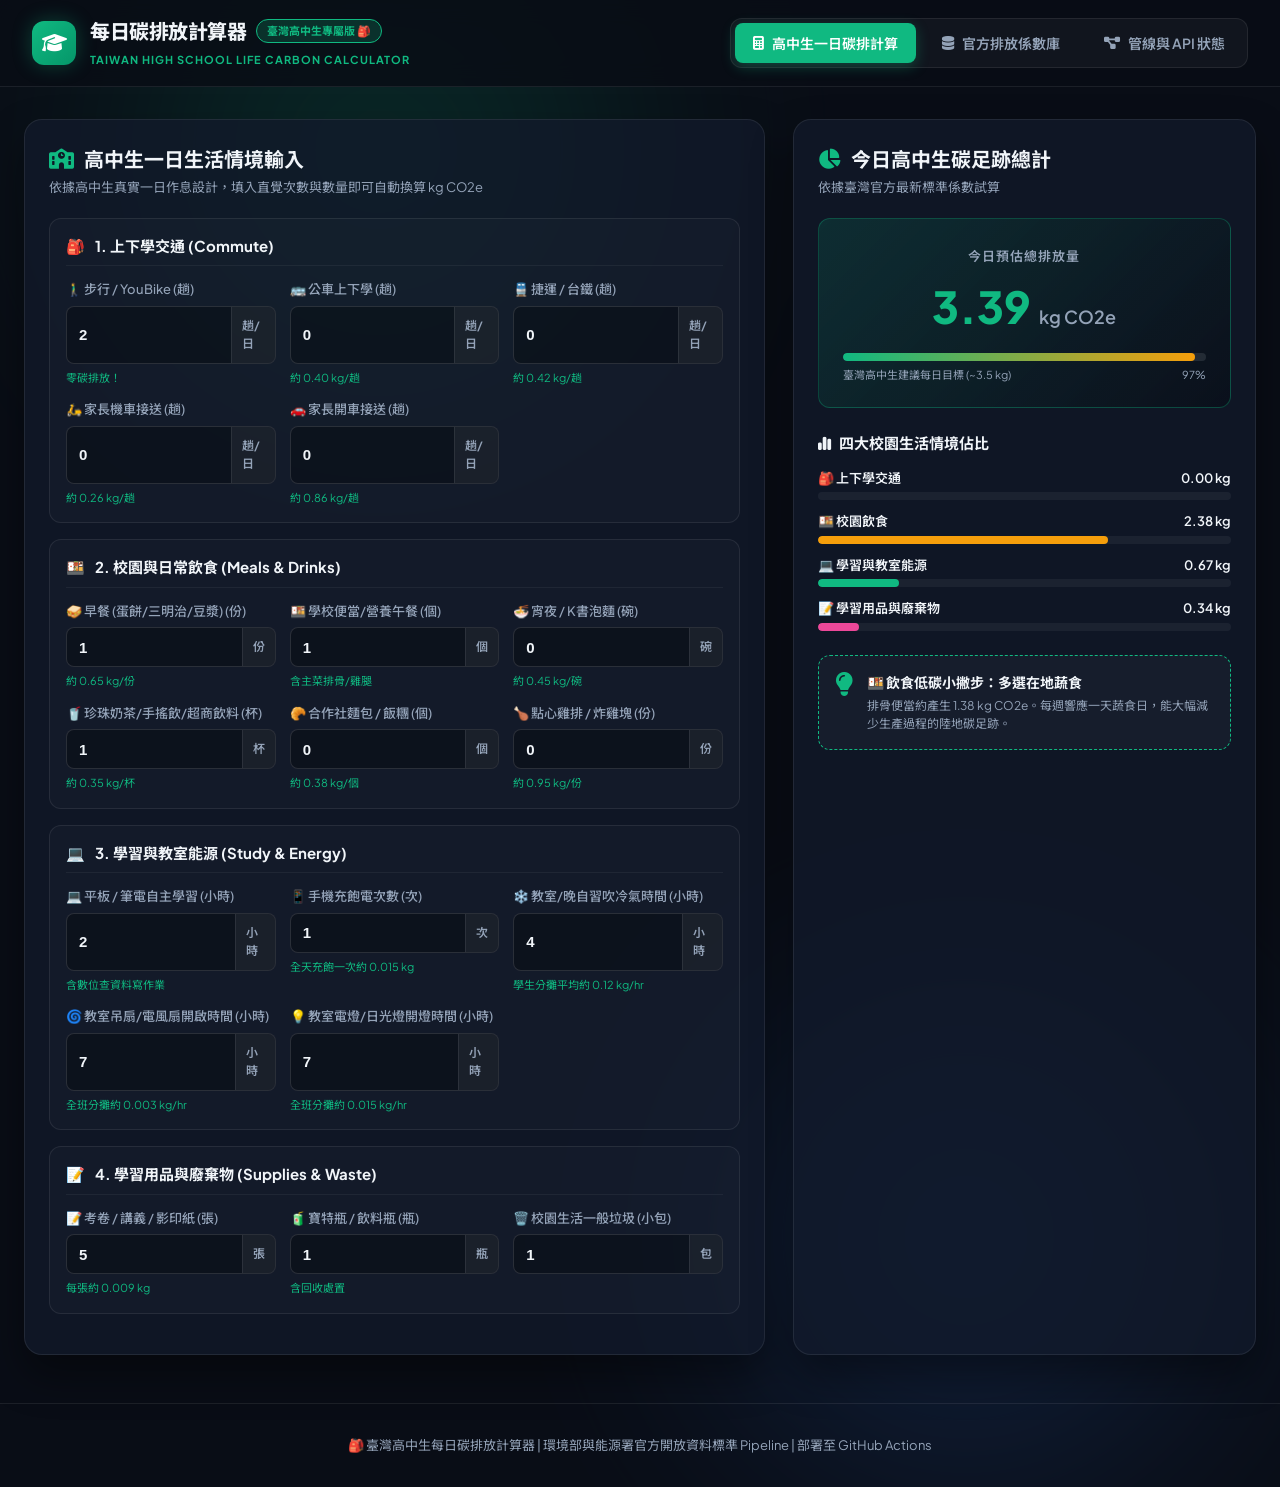
==== commit 65872f35: "feat: 🌀 add Classroom Fan scenario for high school students" ====
--- a/index.html
+++ b/index.html
@@ -197,6 +197,14 @@
                   <span class="hint-text">學生分攤平均約 0.12 kg/hr</span>
                 </div>
                 <div class="input-field">
+                  <label for="input-classroom-fan">🌀 教室吊扇/電風扇開啟時間 (小時)</label>
+                  <div class="input-wrapper">
+                    <input type="number" id="input-classroom-fan" min="0" value="7" step="1">
+                    <span class="unit-tag">小時</span>
+                  </div>
+                  <span class="hint-text">全班分攤約 0.003 kg/hr</span>
+                </div>
+                <div class="input-field">
                   <label for="input-classroom-lights">💡 教室電燈/日光燈開燈時間 (小時)</label>
                   <div class="input-wrapper">
                     <input type="number" id="input-classroom-lights" min="0" value="7" step="1">
